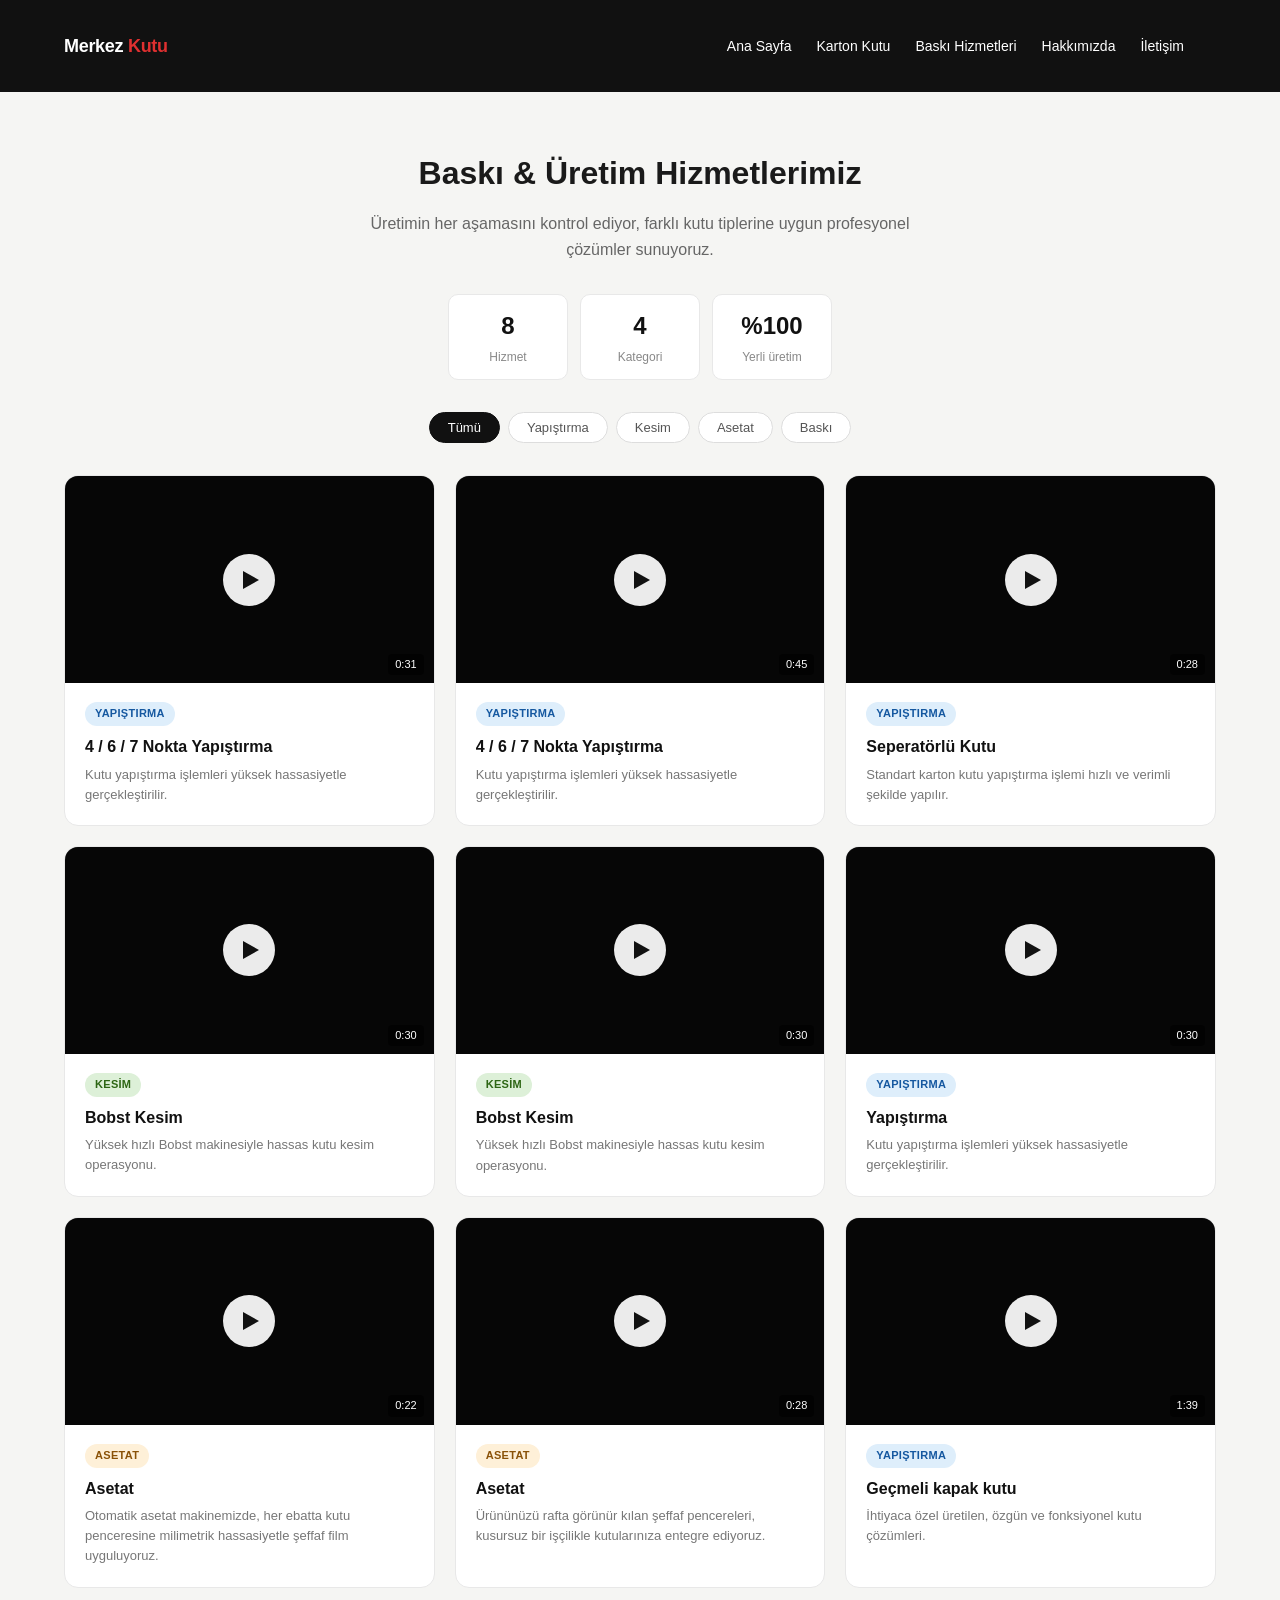
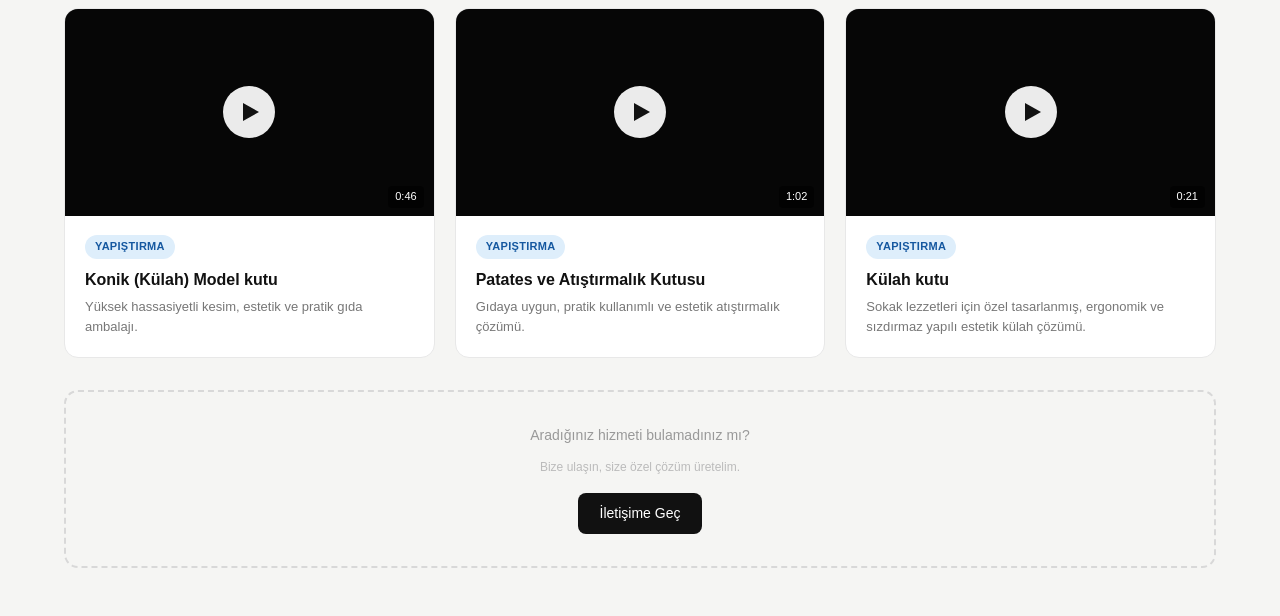
==== baskıhizmetleri.html @ baaa2ce0 "ilk commit" ====
<!DOCTYPE html>
<html lang="tr">

<head>
  <meta charset="UTF-8" />
  <meta name="viewport" content="width=device-width, initial-scale=1.0" />
  <title>Baskı Hizmetleri – Merkez Kutu</title>
  <link rel="stylesheet" href="css/style.css" />
</head>

<body>

  <!-- NAV -->
  <header class="navbar">
    <div class="container nav-content">
      <div class="logo">Merkez <span>Kutu</span></div>
      <nav>
        <ul class="nav-links">
          <li><a href="index.html">Ana Sayfa</a></li>
          <li><a href="kartonkutu.html">Karton Kutu</a></li>
          <li><a href="baskıhizmetleri.html">Baskı Hizmetleri</a></li>
          <li><a href="hakkımızda.html">Hakkımızda</a></li>
          <li><a href="iletisim.html">İletişim</a></li>
        </ul>
      </nav>
    </div>
  </header>

  <!-- HERO -->
  <section class="hero">
    <h1>Baskı &amp; Üretim Hizmetlerimiz</h1>
    <p>Üretimin her aşamasını kontrol ediyor, farklı kutu tiplerine uygun profesyonel çözümler sunuyoruz.</p>
  </section>

  <!-- STATS -->
  <div class="stats">
    <div class="stat">
      <div class="num" id="visible-count">8</div>
      <div class="lbl">Hizmet</div>
    </div>
    <div class="stat">
      <div class="num">4</div>
      <div class="lbl">Kategori</div>
    </div>
    <div class="stat">
      <div class="num">%100</div>
      <div class="lbl">Yerli üretim</div>
    </div>
  </div>

  <!-- FILTERS -->
  <div class="filters">
    <button class="filter-btn active" data-filter="all">Tümü</button>
    <button class="filter-btn" data-filter="yapistirma">Yapıştırma</button>
    <button class="filter-btn" data-filter="kesim">Kesim</button>
    <button class="filter-btn" data-filter="Asetat">Asetat</button>
    <button class="filter-btn" data-filter="baski">Baskı</button>
  </div>

  <!-- VIDEO GRID -->
  <!--
  ============================================================
  NASIL YENİ VİDEO EKLENİR?
  Aşağıdaki kartlardan birini kopyalayıp yapıştırın ve şunları değiştirin:
    1. data-cat  →  "yapistirma" | "kesim" | "dizim" | "baski"
    2. <video src="...">  →  videonuzun dosya yolu (ör: videos/yeni.mp4)
    3. .card-tag sınıfı  →  tag-yapistirma | tag-kesim | tag-dizim | tag-baski
    4. Etiket metni, başlık (.card-title) ve açıklamayı (.card-desc) güncelleyin
    5. .duration içindeki süreyi güncelleyin (ör: 0:45)
  ============================================================
-->
  <div class="grid" id="video-grid">

    <!-- KART 1 -->
    <article class="video-card" data-cat="yapistirma">
      <div class="video-thumb" onclick="togglePlay(this)">
        <video src="videos/dortnoktayapıstırma.mp4" preload="metedata"></video>
        <div class="play-overlay">
          <div class="play-btn">
            <svg width="16" height="18" viewBox="0 0 16 18" fill="#111">
              <polygon points="0,0 16,9 0,18" />
            </svg>
          </div>
        </div>
        <span class="duration">0:31</span>
      </div>
      <div class="card-body">
        <span class="card-tag tag-yapistirma">Yapıştırma</span>
        <div class="card-title">4 / 6 / 7 Nokta Yapıştırma</div>
        <div class="card-desc">Kutu yapıştırma işlemleri yüksek hassasiyetle gerçekleştirilir.</div>
      </div>
    </article>

    <!-- KART 2 -->
    <article class="video-card" data-cat="yapistirma">
      <div class="video-thumb" onclick="togglePlay(this)">
        <video src="videos/dortnoktayapıstırma1.mp4" preload="metedata"></video>
        <div class="play-overlay">
          <div class="play-btn">
            <svg width="16" height="18" viewBox="0 0 16 18" fill="#111">
              <polygon points="0,0 16,9 0,18" />
            </svg>
          </div>
        </div>
        <span class="duration">0:45</span>
      </div>
      <div class="card-body">
        <span class="card-tag tag-yapistirma">Yapıştırma</span>
        <div class="card-title">4 / 6 / 7 Nokta Yapıştırma</div>
        <div class="card-desc">Kutu yapıştırma işlemleri yüksek hassasiyetle gerçekleştirilir.</div>
      </div>
    </article>

    <!-- KART 3 -->
    <article class="video-card" data-cat="yapistirma">
      <div class="video-thumb" onclick="togglePlay(this)">
        <video src="videos/seperatörlükutu.mp4" preload="metadata"></video>
        <div class="play-overlay">
          <div class="play-btn">
            <svg width="16" height="18" viewBox="0 0 16 18" fill="#111">
              <polygon points="0,0 16,9 0,18" />
            </svg>
          </div>
        </div>
        <span class="duration">0:28</span>
      </div>
      <div class="card-body">
        <span class="card-tag tag-yapistirma">Yapıştırma</span>
        <div class="card-title">Seperatörlü Kutu</div>
        <div class="card-desc">Standart karton kutu yapıştırma işlemi hızlı ve verimli şekilde yapılır.</div>
      </div>
    </article>

    <!-- KART 4 -->
    <article class="video-card" data-cat="kesim">
      <div class="video-thumb" onclick="togglePlay(this)">
        <video src="videos/kesim.mp4" preload="metedata"></video>
        <div class="play-overlay">
          <div class="play-btn">
            <svg width="16" height="18" viewBox="0 0 16 18" fill="#111">
              <polygon points="0,0 16,9 0,18" />
            </svg>
          </div>
        </div>
        <span class="duration">0:30</span>
      </div>
      <div class="card-body">
        <span class="card-tag tag-kesim">Kesim</span>
        <div class="card-title">Bobst Kesim</div>
        <div class="card-desc">Yüksek hızlı Bobst makinesiyle hassas kutu kesim operasyonu.</div>
      </div>
    </article>

    <!-- KART 5 -->
    <article class="video-card" data-cat="Kesim">
      <div class="video-thumb" onclick="togglePlay(this)">
        <video src="videos/kesim1.mp4" preload="metedata"></video>
        <div class="play-overlay">
          <div class="play-btn">
            <svg width="16" height="18" viewBox="0 0 16 18" fill="#111">
              <polygon points="0,0 16,9 0,18" /</svg>
          </div>
        </div>
        <span class="duration">0:30</span>
      </div>
      <div class="card-body">
        <span class="card-tag tag-kesim">Kesim</span>
        <div class="card-title">Bobst Kesim</div>
        <div class="card-desc">Yüksek hızlı Bobst makinesiyle hassas kutu kesim operasyonu.</div>
      </div>
    </article>

    <!-- KART 6 -->
    <article class="video-card" data-cat="yapistirma">
      <div class="video-thumb" onclick="togglePlay(this)">
        <video src="videos/yanyapistirma.mp4" preload="metedata"></video>
        <div class="play-overlay">
          <div class="play-btn">
            <svg width="16" height="18" viewBox="0 0 16 18" fill="#111">
              <polygon points="0,0 16,9 0,18" />
            </svg>
          </div>
        </div>
        <span class="duration">0:30</span>
      </div>
      <div class="card-body">
        <span class="card-tag tag-yapistirma">Yapıştırma</span>
        <div class="card-title">Yapıştırma</div>
        <div class="card-desc">Kutu yapıştırma işlemleri yüksek hassasiyetle gerçekleştirilir.</div>
      </div>
    </article>

    <!-- KART 7 -->
    <article class="video-card" data-cat="Asetat">
      <div class="video-thumb" onclick="togglePlay(this)">
        <video src="videos/asetat.mp4" preload="metedata"></video>
        <div class="play-overlay">
          <div class="play-btn">
            <svg width="16" height="18" viewBox="0 0 16 18" fill="#111">
              <polygon points="0,0 16,9 0,18" />
            </svg>
          </div>
        </div>
        <span class="duration">0:22</span>
      </div>
      <div class="card-body">
        <span class="card-tag tag-asetat">Asetat</span>
        <div class="card-title">Asetat</div>
        <div class="card-desc">Otomatik asetat makinemizde, her ebatta kutu penceresine milimetrik hassasiyetle şeffaf
          film uyguluyoruz.</div>
      </div>
    </article>

    <!-- KART 8 -->
    <article class="video-card" data-cat="Asetat">
      <div class="video-thumb" onclick="togglePlay(this)">
        <video src="videos/asetat1.mp4" preload="metedata"></video>
        <div class="play-overlay">
          <div class="play-btn">
            <svg width="16" height="18" viewBox="0 0 16 18" fill="#111">
              <polygon points="0,0 16,9 0,18" />
            </svg>
          </div>
        </div>
        <span class="duration">0:28</span>
      </div>
      <div class="card-body">
        <span class="card-tag tag-asetat">Asetat</span>
        <div class="card-title">Asetat</div>
        <div class="card-desc">Ürününüzü rafta görünür kılan şeffaf pencereleri, kusursuz bir işçilikle kutularınıza
          entegre ediyoruz.</div>
      </div>
    </article>



    <article class="video-card" data-cat="yapistirma">
      <div class="video-thumb" onclick="togglePlay(this)">
        <video src="videos/ozeltasarımkutu.mp4" preload="metedata"></video>
        <div class="play-overlay">
          <div class="play-btn">
            <svg width="16" height="18" viewBox="0 0 16 18" fill="#111">
              <polygon points="0,0 16,9 0,18" />
            </svg>
          </div>
        </div>
        <span class="duration">1:39</span>
      </div>
      <div class="card-body">
        <span class="card-tag tag-yapistirma">Yapıştırma</span>
        <div class="card-title">Geçmeli kapak kutu</div>
        <div class="card-desc">İhtiyaca özel üretilen, özgün ve fonksiyonel kutu çözümleri.</div>
      </div>
    </article>

    <article class="video-card" data-cat="yapistirma">
      <div class="video-thumb" onclick="togglePlay(this)">
        <video src="videos/konikutu.mp4" preload="metedata"></video>
        <div class="play-overlay">
          <div class="play-btn">
            <svg width="16" height="18" viewBox="0 0 16 18" fill="#111">
              <polygon points="0,0 16,9 0,18" />
            </svg>
          </div>
        </div>
        <span class="duration">0:46</span>
      </div>
      <div class="card-body">
        <span class="card-tag tag-yapistirma">Yapıştırma</span>
        <div class="card-title">Konik (Külah) Model kutu</div>
        <div class="card-desc">Yüksek hassasiyetli kesim, estetik ve pratik gıda ambalajı.</div>
      </div>
    </article>

    <article class="video-card" data-cat="yapistirma">
      <div class="video-thumb" onclick="togglePlay(this)">
        <video src="videos/fastfoodkutu.mp4" preload="metedata"></video>
        <div class="play-overlay">
          <div class="play-btn">
            <svg width="16" height="18" viewBox="0 0 16 18" fill="#111">
              <polygon points="0,0 16,9 0,18" />
            </svg>
          </div>
        </div>
        <span class="duration">1:02</span>
      </div>
      <div class="card-body">
        <span class="card-tag tag-yapistirma">Yapıştırma</span>
        <div class="card-title">Patates ve Atıştırmalık Kutusu</div>
        <div class="card-desc">Gıdaya uygun, pratik kullanımlı ve estetik atıştırmalık çözümü.</div>
      </div>
    </article>


    <article class="video-card" data-cat="yapistirma">
      <div class="video-thumb" onclick="togglePlay(this)">
        <video src="videos/kulahkutu.mp4" preload="metedata"></video>
        <div class="play-overlay">
          <div class="play-btn">
            <svg width="16" height="18" viewBox="0 0 16 18" fill="#111">
              <polygon points="0,0 16,9 0,18" />
            </svg>
          </div>
        </div>
        <span class="duration">0:21</span>
      </div>
      <div class="card-body">
        <span class="card-tag tag-yapistirma">Yapıştırma</span>
        <div class="card-title">Külah kutu</div>
        <div class="card-desc">Sokak lezzetleri için özel tasarlanmış, ergonomik ve sızdırmaz yapılı estetik külah
          çözümü.</div>
      </div>
    </article>

























    <!-- ++ BURAYA YENİ KARTLAR EKLEYEBİLİRSİNİZ ++ -->

  </div>

  <div class="no-results" id="no-results">Bu kategoride henüz video bulunmuyor.</div>

  <!-- CTA -->
  <div class="cta-section">
    <div class="cta-box">
      <p>Aradığınız hizmeti bulamadınız mı?</p>
      <span>Bize ulaşın, size özel çözüm üretelim.</span>
      <br>
      <a href="iletisim.html" class="cta-btn">İletişime Geç</a>
    </div>
  </div>

  <script src="js/app.js"></script>

</body>

</html>
---- css/style.css ----
* {
  margin: 0;
  padding: 0;
  box-sizing: border-box;
}

body {
  font-family: 'Poppins', sans-serif;
  line-height: 1.6;
}

.container {
  width: 90%;
  max-width: 1200px;
  margin: auto;
}

.hero-logo {
  max-width: 180px;
  /* Logonun boyutunu buradaki değerle oynayarak ayarlayabilirsin */
  height: auto;
  margin-bottom: 20px;
  /* Logonun altındaki yazıyla arasına boşluk bırakır */
}




/* NAVBAR */
.navbar {
  background: #111;
  padding: 18px 0;
}

.nav-content {
  display: flex;
  justify-content: space-between;
  align-items: center;
}

.logo {
  color:
    font-size: 22px;
  font-weight: 600;
}

.logo span {
  color: #d90429;
}

.nav-links {
  list-style: none;
  display: flex;
  gap: 25px;
}

.nav-links a {
  color: white;
  text-decoration: none;
  font-size: 14px;
}

/* HERO */
.hero-anasayfa {
  height: 85vh;
  background: linear-gradient(rgba(0, 0, 0, .6), rgba(0, 0, 0, .6)),
    url("../images/Gemini_Generated_Image_nfpslrnfpslrnfps.png");
  background-size: cover;
  background-position: center;
  background-repeat: no-repeat;
  color: white;
  display: flex;
  align-items: center;
  text-align: center;

}

.hero-content {
  width: 100%;
  max-width: 800px;
  margin: auto;
}



/*HEMEN TEKLİF AL BUTONU  */
.btn {
  background: #d90429;
  position: relative;
  top: 20px;
  padding: 10px 28px;
  color: white;
  text-decoration: none;
  border-radius: 5px;
  transition: .3s;
}

.btn:hover {
  background: #ef233c;
}

/* ABOUT SHORT */
.about-short {
  background-color: tomato;
  padding: 60px 0;
  text-align: center;
}

.about-short h2 {
  margin-bottom: 20px;
}

/* CATEGORIES */
.categories {
  padding: 60px 0;
  background: #f5f5f5;
}

.category-grid {
  display: grid;
  grid-template-columns: repeat(4, 1fr);
  gap: 20px;
}

.category-card p {
  margin-top: 12px;
  font-size: 14px;
  color: #555;
}

.category-card:hover p {
  color: white;
}

.category-card {
  background: white;
  padding: 40px 20px;
  text-align: center;
  border: 1px solid #eee;
  transition: .3s;
  cursor: pointer;
}

.category-card:hover {
  background: #d90429;
  color: white;
}

/* REFERENCES */


/* CONTACT CTA */
.contact-cta {
  padding: 60px 0;
  background: #2b2d42;
  color: white;
  text-align: center;
}

/* FOOTER */
.footer {
  background: #111;
  color: white;
  text-align: center;
  padding: 20px 0;
}

/* RESPONSIVE */
@media(max-width: 900px) {
  .category-grid {
    grid-template-columns: repeat(2, 1fr);
  }
}

@media(max-width: 600px) {
  .category-grid {
    grid-template-columns: 1fr;
  }

  .nav-links {
    display: none;
  }
}

/* CATALOG PAGE */

.catalog-section {
  padding: 80px 0;
}

.catalog-grid {
  display: grid;
  grid-template-columns: repeat(3, 1fr);
  gap: 40px;
}

.catalog-item {
  text-align: center;
  overflow: hidden;
  cursor: pointer;
}

.catalog-item img {
  width: 100%;
  height: 280px;
  object-fit: cover;
  transition: .4s;
}

.catalog-item h3 {
  margin-top: 15px;
  font-weight: 500;
}

.catalog-item:hover img {
  transform: scale(1.05);
}

/* Responsive */

@media(max-width: 992px) {
  .catalog-grid {
    grid-template-columns: repeat(2, 1fr);
  }
}

@media(max-width: 600px) {
  .catalog-grid {
    grid-template-columns: 1fr;
  }
}

/* ABOUT HERO */

.about-hero img {
  width: 100%;
  height: 400px;
  object-fit: cover;
}

/* ABOUT CONTENT */

.about-content {
  padding: 80px 0;
}

.about-grid {
  display: grid;
  grid-template-columns: 1fr 1fr;
  gap: 60px;
}

.about-content h1 {
  margin-bottom: 20px;
}

.about-content h2 {
  margin-top: 20px;
  margin-bottom: 10px;
}

.about-content p {
  color: #555;
  line-height: 1.8;
}

/* --- MACHINE SECTION --- */
.slider {
  position: relative;
  width: 100%;
  height: 100vh;
  overflow: hidden;
  background: #050505;
}

.slides {
  display: flex;
  transition: transform 0.7s cubic-bezier(0.645, 0.045, 0.355, 1.000);
}

.slide {
  flex: 0 0 100vw;
  height: 100vh;
  position: relative;
  display: flex;
  align-items: center;
  /* Dikeyde ortala */
  overflow: hidden;
}

/* 🔥 ARKA PLANDAKİ BOŞLUĞU DOLDURAN BLUR EFEKTİ */
.slide::before {
  content: "";
  position: absolute;
  top: 0;
  left: 0;
  width: 100%;
  height: 100%;
  background-image: var(--bg);
  /* HTML'den gelen değişken */
  background-size: cover;
  background-position: center;
  filter: blur(60px) brightness(0.3);
  /* Makinayı öne çıkarmak için kararttık */
  z-index: 1;
  transform: scale(1.1);
  /* Kenarlardaki beyazlıkları gizlemek için hafif büyüttük */
}

.slide-text {
  flex: 0 0 40vw;
  /* Biraz daha genişlettik */
  padding: 0 5vw;
  display: flex;
  flex-direction: column;
  justify-content: center;
  color: white;
  z-index: 5;
  /* Metnin arkasına hafif bir koyuluk vererek okunabilirliği garantiledik */
  background: linear-gradient(to right, rgba(0, 0, 0, 0.8) 40%, transparent);
  height: 100%;
}

.slide-text h2 {
  font-size: 3rem;
  font-weight: 800;
  text-transform: uppercase;
  margin-bottom: 15px;
  line-height: 1.1;
}

.slide-text p {
  font-size: 1.2rem;
  border-left: 4px solid #ff0000;
  /* Varsa şirket rengin */
  padding-left: 15px;
  color: #ccc;
}

.slide img {
  flex: 1;
  max-height: 85vh;
  /* Üstten ve alttan az bir boşluk estetik durur */
  width: auto;
  object-fit: contain;
  z-index: 2;
  /* Makineye derinlik katmak için hafif gölge */
  filter: drop-shadow(0 0 50px rgba(0, 0, 0, 0.5));
  padding-right: 5vw;
}

/* Navigasyon Butonları */
.prev,
.next {
  position: absolute;
  top: 50%;
  transform: translateY(-50%);
  background: rgba(255, 255, 255, 0.1);
  backdrop-filter: blur(10px);
  color: white;
  border: 1px solid rgba(255, 255, 255, 0.2);
  width: 60px;
  height: 60px;
  display: flex;
  align-items: center;
  justify-content: center;
  cursor: pointer;
  border-radius: 50%;
  z-index: 10;
  transition: 0.3s;
}

.prev:hover,
.next:hover {
  background: white;
  color: black;
}

.prev {
  left: 30px;
}

.next {
  right: 30px;
}

/* Mobilde görsellerin ve metnin alt alta gelmesi için */
@media (max-width: 768px) {
  .slide {
    flex-direction: column;
  }

  .slide-text {
    flex: 0 0 40%;
    width: 100%;
    text-align: center;
  }

  .slide img {
    height: 50%;
  }
}

/* Responsive */

@media(max-width: 992px) {
  .about-grid {
    grid-template-columns: 1fr;
  }

  .machine-grid {
    grid-template-columns: 1fr;
  }
}

.contact-page {
  padding: 80px 0;
}

.contact-grid {
  display: grid;
  grid-template-columns: 1fr 1fr;
  gap: 50px;
}

.contact-info h1 {
  margin-bottom: 20px;
}

.contact-info p {
  margin-bottom: 10px;
  color: #555;
}

.map {
  margin-top: 20px;
}

/* FORM */

.contact-form h2 {
  margin-bottom: 20px;
}

.contact-form form {
  display: flex;
  flex-direction: column;
}

.contact-form input,
.contact-form textarea {
  padding: 12px;
  margin-bottom: 15px;
  border: 1px solid #ccc;
  outline: none;
}

.contact-form button {
  background: #d90429;
  color: white;
  padding: 12px;
  border: none;
  cursor: pointer;
  transition: .3s;
}

.contact-form button:hover {
  background: #ef233c;
}

/* RESPONSIVE */

@media(max-width: 768px) {
  .contact-grid {
    grid-template-columns: 1fr;
  }
}

/* ============================================================
   baski-hizmetleri.css
   Merkez Kutu – Baskı Hizmetleri Sayfası
   ============================================================ */

*,
*::before,
*::after {
  box-sizing: border-box;
  margin: 0;
  padding: 0;
}

body {
  font-family: 'Segoe UI', Arial, sans-serif;
  background: #f5f5f3;
  color: #1a1a1a;
}

/* ── NAV ── */
nav {
  background: #111;
  padding: 0 2rem;
  display: flex;
  align-items: center;
  justify-content: space-between;
  height: 56px;
  position: sticky;
  top: 0;
  z-index: 100;
}

.logo {
  font-size: 18px;
  font-weight: 700;
  color: #fff;
  letter-spacing: -0.3px;
}

.logo span {
  color: #e03030;
}

nav ul {
  list-style: none;
  display: flex;
  gap: 2rem;
}

nav ul a {
  color: #ccc;
  text-decoration: none;
  font-size: 14px;
  transition: color 0.15s;
}

nav ul a:hover,
nav ul a.active {
  color: #fff;
}

/* ── HERO ── */
.hero {
  text-align: center;
  padding: 3.5rem 1.5rem 2rem;
}

.hero h1 {
  font-size: 32px;
  font-weight: 700;
  margin-bottom: 0.75rem;
}

.hero p {
  font-size: 16px;
  color: #666;
  max-width: 560px;
  margin: 0 auto;
  line-height: 1.6;
}

/* ── STATS ── */
.stats {
  display: flex;
  justify-content: center;
  gap: 12px;
  flex-wrap: wrap;
  padding: 0 1.5rem 2rem;
}

.stat {
  background: #fff;
  border: 1px solid #e8e8e8;
  border-radius: 10px;
  padding: 0.75rem 1.75rem;
  text-align: center;
  min-width: 120px;
}

.stat .num {
  font-size: 24px;
  font-weight: 700;
  color: #111;
}

.stat .lbl {
  font-size: 12px;
  color: #888;
  margin-top: 2px;
}

/* ── FILTERS ── */
.filters {
  display: flex;
  flex-wrap: wrap;
  gap: 8px;
  justify-content: center;
  padding: 0 1.5rem 2rem;
}

.filter-btn {
  padding: 7px 18px;
  border-radius: 20px;
  border: 1px solid #ddd;
  background: #fff;
  color: #555;
  font-size: 13px;
  cursor: pointer;
  transition: all 0.15s;
  font-family: inherit;
}

.filter-btn:hover {
  background: #f0f0f0;
  color: #111;
}

.filter-btn.active {
  background: #111;
  color: #fff;
  border-color: #111;
}

/* ── GRID ── */
.grid {
  display: grid;
  grid-template-columns: repeat(auto-fill, minmax(300px, 1fr));
  gap: 1.25rem;
  padding: 0 1.5rem 2rem;
  max-width: 1200px;
  margin: 0 auto;
}

/* ── VIDEO CARD ── */
.video-card {
  background: #fff;
  border: 1px solid #e8e8e8;
  border-radius: 14px;
  overflow: hidden;
  transition: box-shadow 0.15s, transform 0.15s;
}

.video-card:hover {
  box-shadow: 0 4px 20px rgba(0, 0, 0, 0.10);
  transform: translateY(-2px);
}

.video-thumb {
  position: relative;
  background: #0a0a0a;
  aspect-ratio: 16 / 9;
  cursor: pointer;
  overflow: hidden;
}

.video-thumb video {
  width: 100%;
  height: 100%;
  object-fit: cover;
  display: block;
}

.play-overlay {
  position: absolute;
  inset: 0;
  display: flex;
  align-items: center;
  justify-content: center;
  background: rgba(0, 0, 0, 0.4);
  transition: background 0.2s;
}

.play-overlay:hover {
  background: rgba(0, 0, 0, 0.25);
}

.play-btn {
  width: 52px;
  height: 52px;
  border-radius: 50%;
  background: rgba(255, 255, 255, 0.92);
  display: flex;
  align-items: center;
  justify-content: center;
  transition: transform 0.15s;
}

.play-btn:hover {
  transform: scale(1.08);
}

.play-btn svg {
  margin-left: 4px;
}

.video-thumb.playing .play-overlay {
  opacity: 0;
  pointer-events: none;
}

.video-thumb.playing:hover .play-overlay {
  opacity: 1;
  pointer-events: auto;
}

/* Süre rozeti */
.duration {
  position: absolute;
  bottom: 8px;
  right: 10px;
  background: rgba(0, 0, 0, 0.65);
  color: #fff;
  font-size: 11px;
  padding: 2px 7px;
  border-radius: 4px;
}

/* Kart içeriği */
.card-body {
  padding: 1rem 1.25rem 1.25rem;
}

/* Kategori etiketi */
.card-tag {
  display: inline-block;
  font-size: 11px;
  font-weight: 600;
  letter-spacing: 0.3px;
  padding: 3px 10px;
  border-radius: 12px;
  margin-bottom: 8px;
  text-transform: uppercase;
}

.tag-yapistirma {
  background: #deeefb;
  color: #1558a0;
}

.tag-kesim {
  background: #ddf0d8;
  color: #2d6614;
}

.tag-asetat {
  background: #fef0d8;
  color: #8a5208;
}

.tag-baski {
  background: #fde8e3;
  color: #9b2e18;
}

.card-title {
  font-size: 16px;
  font-weight: 700;
  color: #111;
  margin-bottom: 5px;
}

.card-desc {
  font-size: 13px;
  color: #777;
  line-height: 1.55;
}

/* ── NO RESULTS ── */
.no-results {
  display: none;
  text-align: center;
  padding: 3rem;
  color: #999;
  font-size: 14px;
  max-width: 1200px;
  margin: 0 auto;
}

/* ── CTA ── */
.cta-section {
  max-width: 1200px;
  margin: 0 auto 3rem;
  padding: 0 1.5rem;
}

.cta-box {
  border: 2px dashed #d8d8d8;
  border-radius: 14px;
  padding: 2rem;
  text-align: center;
  color: #999;
  font-size: 14px;
}

.cta-box p {
  margin-bottom: 0.5rem;
}

.cta-box span {
  font-size: 12px;
  color: #bbb;
}

.cta-btn {
  display: inline-block;
  margin-top: 1rem;
  padding: 9px 22px;
  background: #111;
  color: #fff;
  border-radius: 8px;
  text-decoration: none;
  font-size: 14px;
  transition: background 0.15s;
}

.cta-btn:hover {
  background: #333;
}

/* ── RESPONSIVE ── */
@media (max-width: 600px) {
  nav ul {
    gap: 1rem;
  }

  .hero h1 {
    font-size: 24px;
  }

  .grid {
    grid-template-columns: 1fr;
  }
}
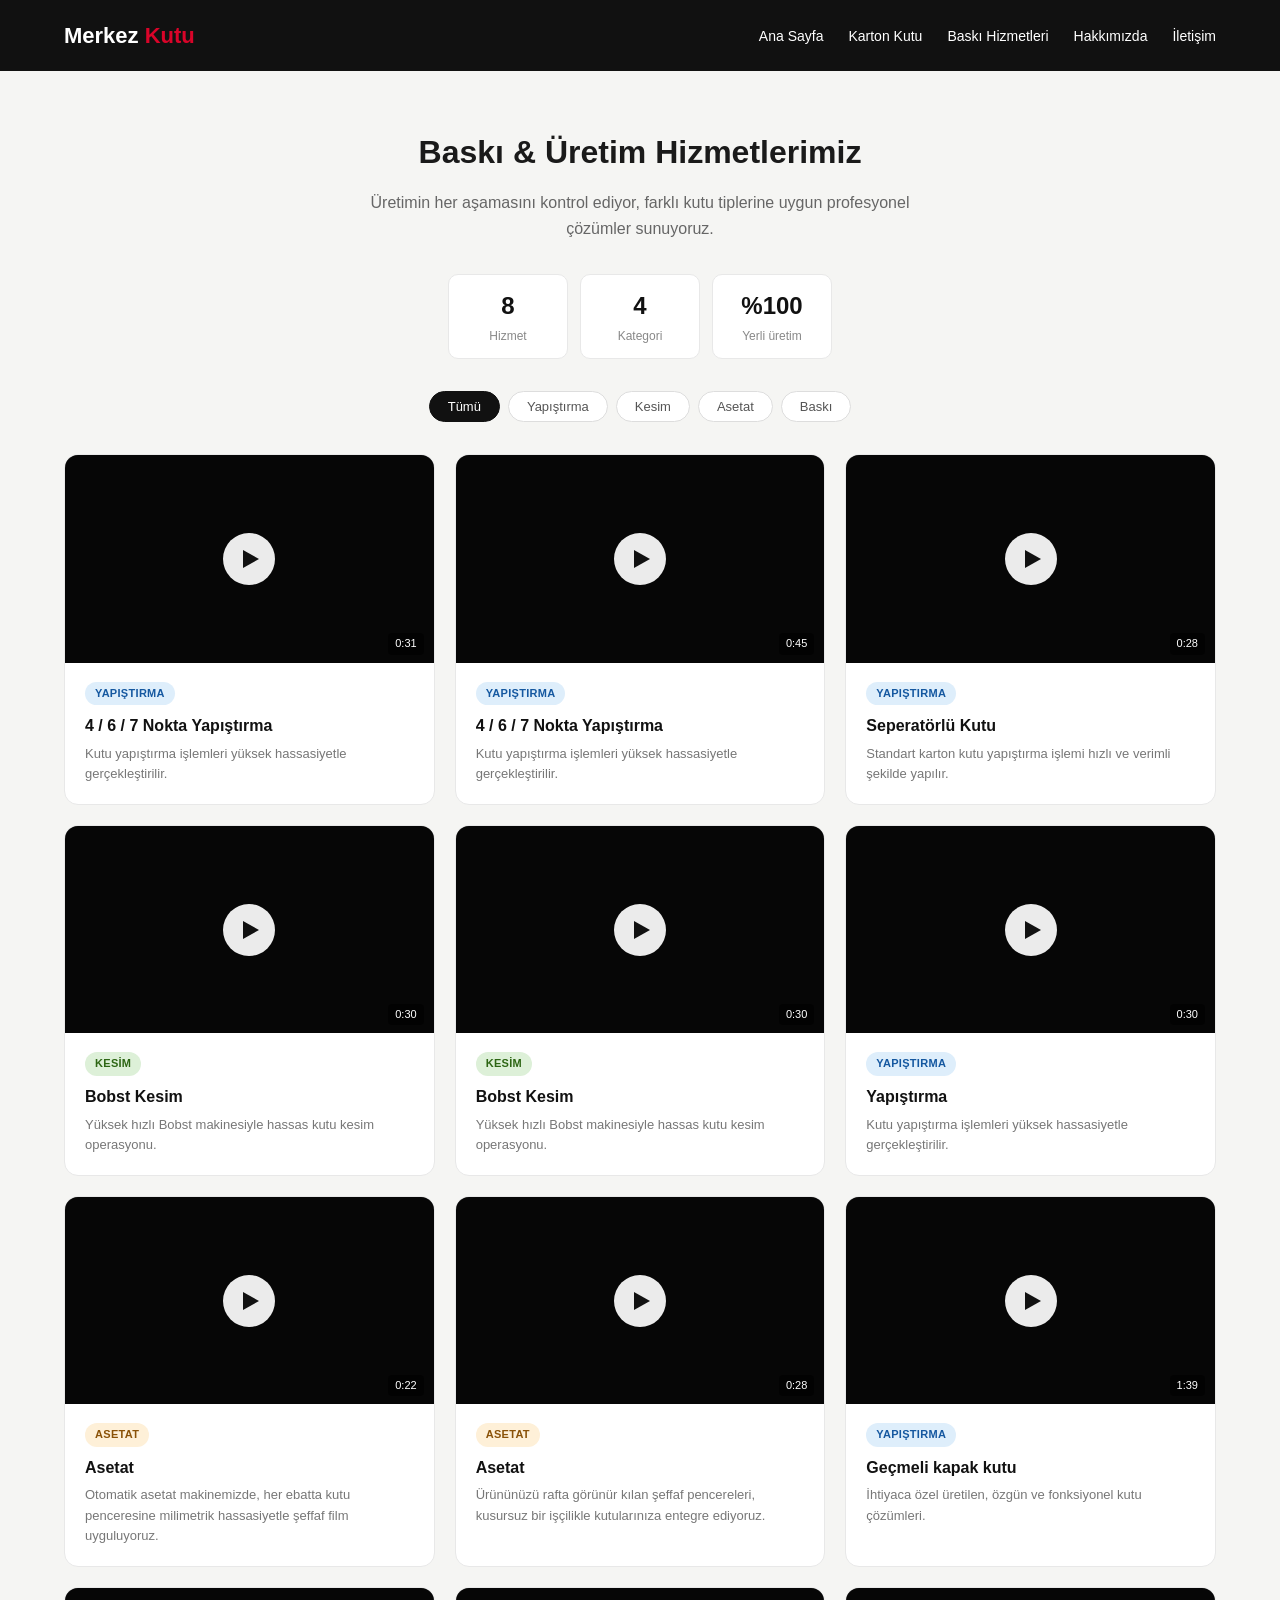
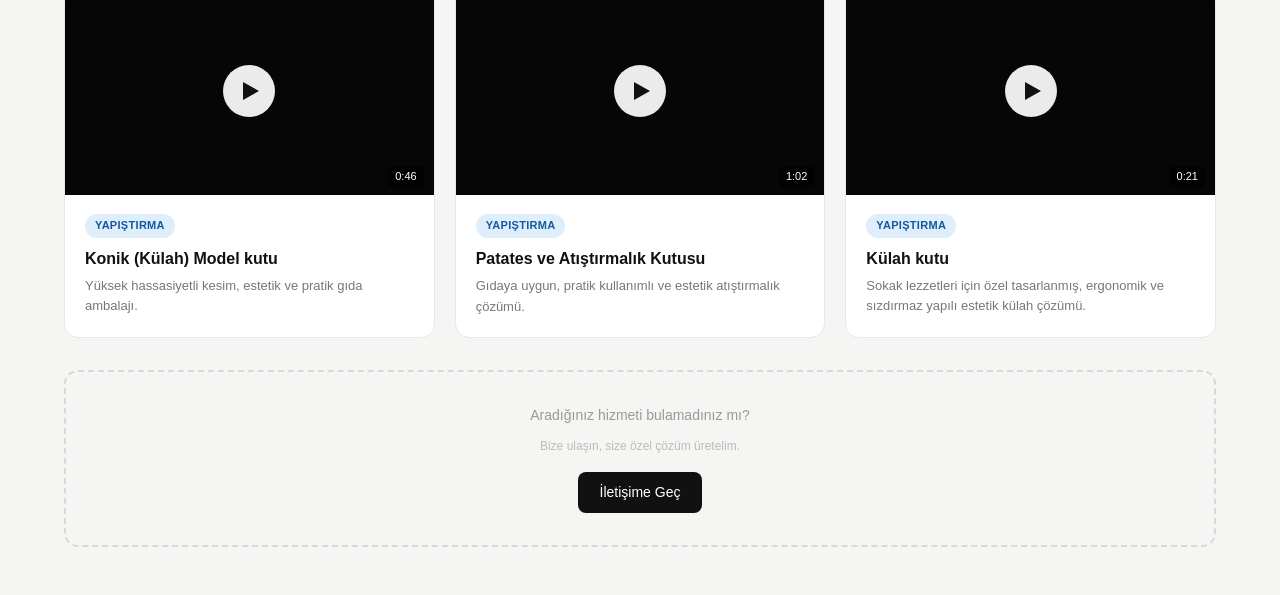
==== commit 57239ed5: "...." ====
--- a/baskıhizmetleri.html
+++ b/baskıhizmetleri.html
@@ -15,6 +15,9 @@
     <div class="container nav-content">
       <div class="logo">Merkez <span>Kutu</span></div>
       <nav>
+        <div class="menu-toggle" id="menu-btn"> <!-- menü butonu -->
+          ☰
+        </div>
         <ul class="nav-links">
           <li><a href="index.html">Ana Sayfa</a></li>
           <li><a href="kartonkutu.html">Karton Kutu</a></li>
--- a/css/style.css
+++ b/css/style.css
@@ -25,6 +25,8 @@
 
 
 
+/* Hamburger Menü */
+
 
 /* NAVBAR */
 .navbar {
@@ -39,8 +41,8 @@
 }
 
 .logo {
-  color:
-    font-size: 22px;
+  color: #ffffff;
+  font-size: 22px;
   font-weight: 600;
 }
 
@@ -496,46 +498,7 @@
 }
 
 /* ── NAV ── */
-nav {
-  background: #111;
-  padding: 0 2rem;
-  display: flex;
-  align-items: center;
-  justify-content: space-between;
-  height: 56px;
-  position: sticky;
-  top: 0;
-  z-index: 100;
-}
-
-.logo {
-  font-size: 18px;
-  font-weight: 700;
-  color: #fff;
-  letter-spacing: -0.3px;
-}
-
-.logo span {
-  color: #e03030;
-}
-
-nav ul {
-  list-style: none;
-  display: flex;
-  gap: 2rem;
-}
-
-nav ul a {
-  color: #ccc;
-  text-decoration: none;
-  font-size: 14px;
-  transition: color 0.15s;
-}
-
-nav ul a:hover,
-nav ul a.active {
-  color: #fff;
-}
+
 
 /* ── HERO ── */
 .hero {
@@ -817,9 +780,6 @@
 
 /* ── RESPONSIVE ── */
 @media (max-width: 600px) {
-  nav ul {
-    gap: 1rem;
-  }
 
   .hero h1 {
     font-size: 24px;
@@ -828,4 +788,47 @@
   .grid {
     grid-template-columns: 1fr;
   }
+}
+
+/* MOBİL MENÜ */
+
+/* MOBİL MENÜ */
+
+.menu-toggle {
+  display: none;
+  font-size: 30px;
+  cursor: pointer;
+  color: white;
+}
+
+/* Sadece telefon ekranlarında geçerli olacak ayarlar */
+/* Sadece telefon ekranlarında geçerli olacak ayarlar */
+@media (max-width: 768px) {
+
+  /* İKONU MOBİLDE GÖRÜNÜR YAPAN KOD BURASI */
+  .menu-toggle {
+    display: block;
+  }
+
+  .nav-links {
+    display: none;
+    flex-direction: column;
+    width: 100%;
+    background-color: #111;
+    position: absolute;
+    top: 70px;
+    left: 0;
+    padding: 20px 0;
+    text-align: center;
+    z-index: 1000;
+  }
+
+  /* JavaScript ile bu sınıf eklendiğinde menü görünür olacak */
+  .nav-links.active {
+    display: flex;
+  }
+
+  .nav-links li {
+    margin: 15px 0;
+  }
 }
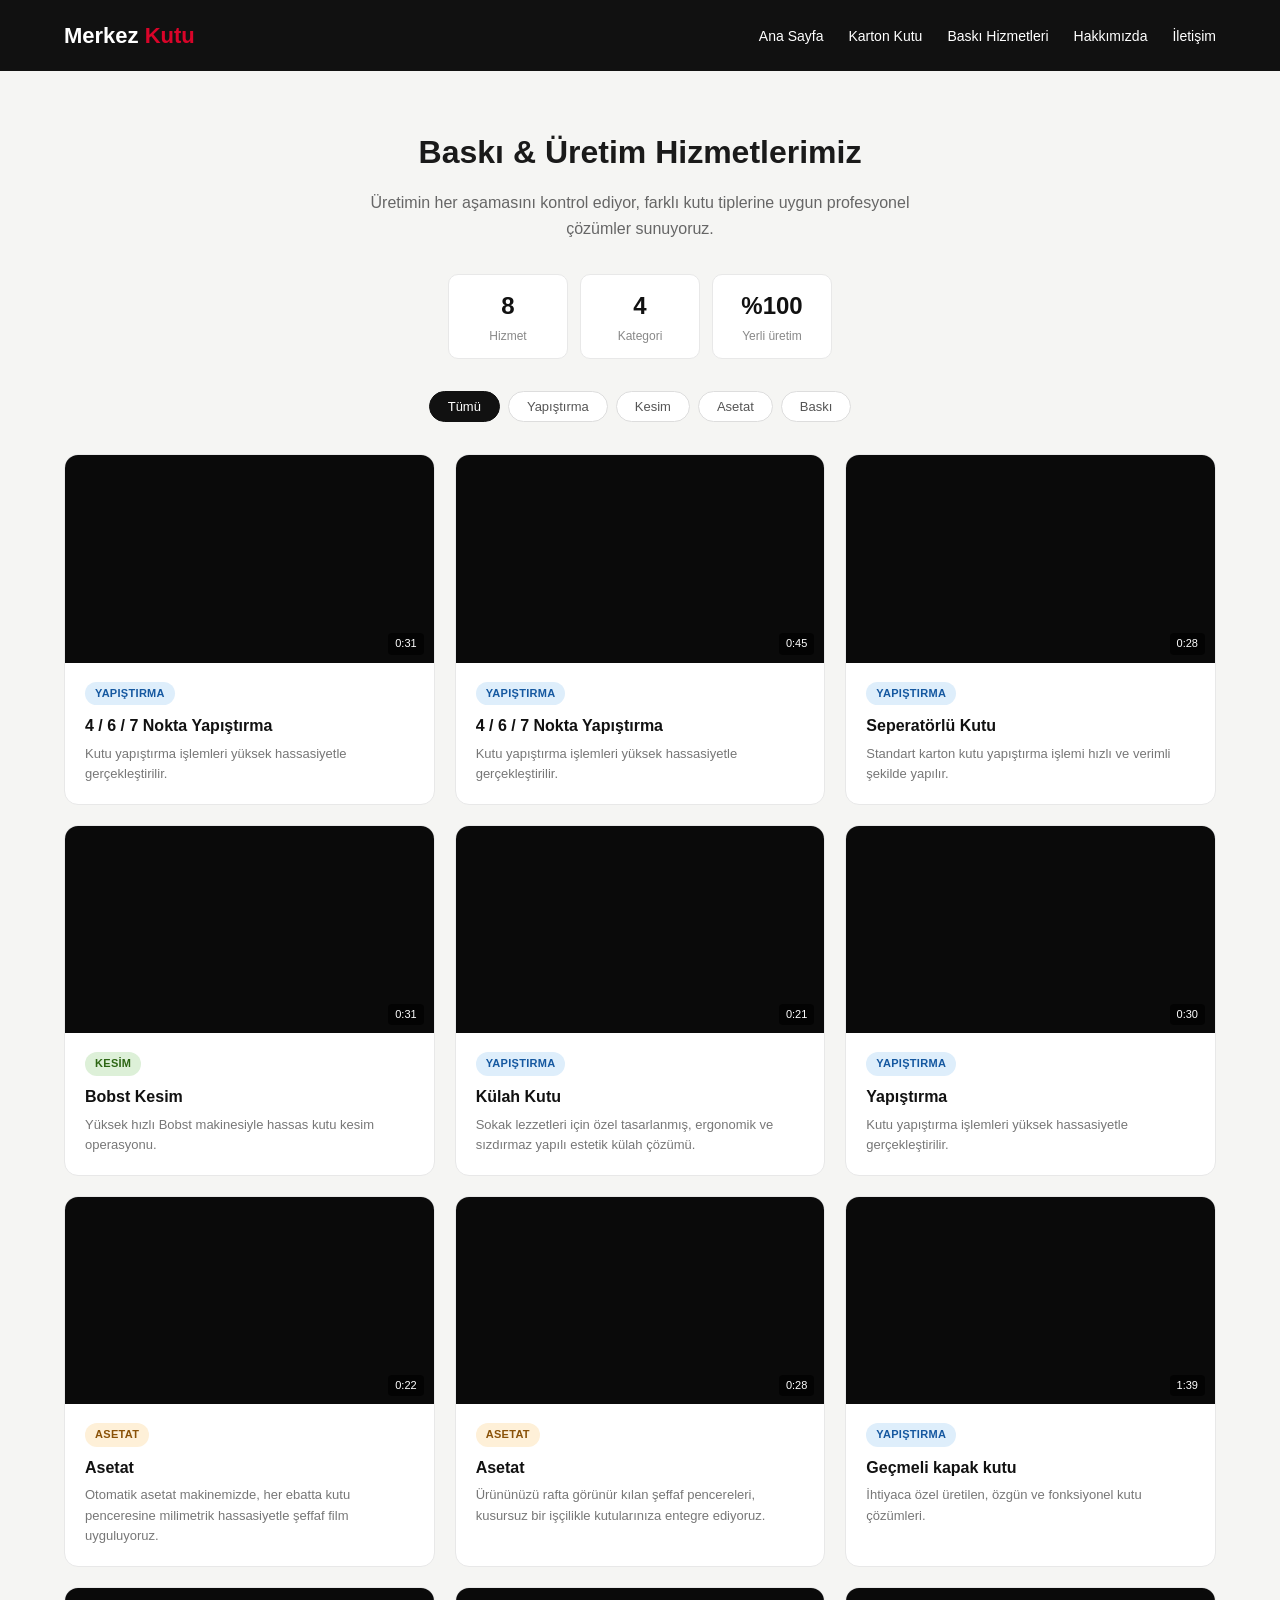
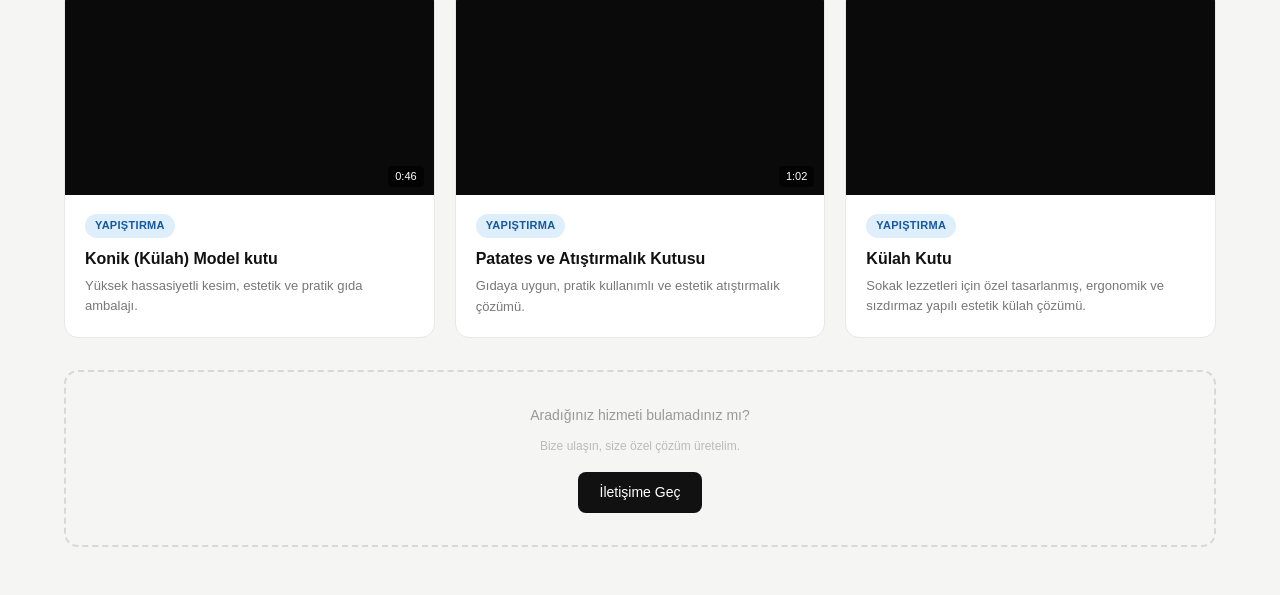
==== commit d984359f: "videolar eklendi" ====
--- a/baskıhizmetleri.html
+++ b/baskıhizmetleri.html
@@ -7,6 +7,7 @@
   <title>Baskı Hizmetleri – Merkez Kutu</title>
   <link rel="stylesheet" href="css/style.css" />
 </head>
+
 
 <body>
 
@@ -18,7 +19,7 @@
         <div class="menu-toggle" id="menu-btn"> <!-- menü butonu -->
           ☰
         </div>
-        <ul class="nav-links">
+        <ul class="nav-links" id="nav-menu">
           <li><a href="index.html">Ana Sayfa</a></li>
           <li><a href="kartonkutu.html">Karton Kutu</a></li>
           <li><a href="baskıhizmetleri.html">Baskı Hizmetleri</a></li>
@@ -74,269 +75,260 @@
 -->
   <div class="grid" id="video-grid">
 
-    <!-- KART 1 -->
-    <article class="video-card" data-cat="yapistirma">
-      <div class="video-thumb" onclick="togglePlay(this)">
-        <video src="videos/dortnoktayapıstırma.mp4" preload="metedata"></video>
-        <div class="play-overlay">
-          <div class="play-btn">
-            <svg width="16" height="18" viewBox="0 0 16 18" fill="#111">
-              <polygon points="0,0 16,9 0,18" />
-            </svg>
-          </div>
-        </div>
+    <article class="video-card" data-cat="yapistirma">
+      <div class="video-thumb">
+        <iframe width="100%" height="100%" src="https://www.youtube.com/embed/MbU97jxXKBU" loading="lazy"
+          title="4 / 6 / 7 Nokta Yapıştırma" frameborder="0"
+          allow="accelerometer; autoplay; clipboard-write; encrypted-media; gyroscope; picture-in-picture; web-share"
+          referrerpolicy="strict-origin-when-cross-origin" allowfullscreen>
+        </iframe>
+
         <span class="duration">0:31</span>
       </div>
+
       <div class="card-body">
         <span class="card-tag tag-yapistirma">Yapıştırma</span>
         <div class="card-title">4 / 6 / 7 Nokta Yapıştırma</div>
-        <div class="card-desc">Kutu yapıştırma işlemleri yüksek hassasiyetle gerçekleştirilir.</div>
+        <div class="card-desc">
+          Kutu yapıştırma işlemleri yüksek hassasiyetle gerçekleştirilir.
+        </div>
       </div>
     </article>
 
     <!-- KART 2 -->
     <article class="video-card" data-cat="yapistirma">
-      <div class="video-thumb" onclick="togglePlay(this)">
-        <video src="videos/dortnoktayapıstırma1.mp4" preload="metedata"></video>
-        <div class="play-overlay">
-          <div class="play-btn">
-            <svg width="16" height="18" viewBox="0 0 16 18" fill="#111">
-              <polygon points="0,0 16,9 0,18" />
-            </svg>
-          </div>
-        </div>
+      <div class="video-thumb">
+        <iframe width="100%" height="100%" src="https://www.youtube.com/embed/VIDEO_ID" loading="lazy"
+          title="4 / 6 / 7 Nokta Yapıştırma" frameborder="0"
+          allow="accelerometer; autoplay; clipboard-write; encrypted-media; gyroscope; picture-in-picture; web-share"
+          referrerpolicy="strict-origin-when-cross-origin" allowfullscreen>
+        </iframe>
+
         <span class="duration">0:45</span>
       </div>
+
       <div class="card-body">
         <span class="card-tag tag-yapistirma">Yapıştırma</span>
         <div class="card-title">4 / 6 / 7 Nokta Yapıştırma</div>
-        <div class="card-desc">Kutu yapıştırma işlemleri yüksek hassasiyetle gerçekleştirilir.</div>
+        <div class="card-desc">
+          Kutu yapıştırma işlemleri yüksek hassasiyetle gerçekleştirilir.
+        </div>
       </div>
     </article>
 
     <!-- KART 3 -->
     <article class="video-card" data-cat="yapistirma">
-      <div class="video-thumb" onclick="togglePlay(this)">
-        <video src="videos/seperatörlükutu.mp4" preload="metadata"></video>
-        <div class="play-overlay">
-          <div class="play-btn">
-            <svg width="16" height="18" viewBox="0 0 16 18" fill="#111">
-              <polygon points="0,0 16,9 0,18" />
-            </svg>
-          </div>
-        </div>
+      <div class="video-thumb">
+        <iframe width="100%" height="100%" src="https://www.youtube.com/embed/VIDEO_ID" loading="lazy"
+          title="Seperatörlü Kutu" frameborder="0"
+          allow="accelerometer; autoplay; clipboard-write; encrypted-media; gyroscope; picture-in-picture; web-share"
+          referrerpolicy="strict-origin-when-cross-origin" allowfullscreen>
+        </iframe>
+
         <span class="duration">0:28</span>
       </div>
+
       <div class="card-body">
         <span class="card-tag tag-yapistirma">Yapıştırma</span>
         <div class="card-title">Seperatörlü Kutu</div>
-        <div class="card-desc">Standart karton kutu yapıştırma işlemi hızlı ve verimli şekilde yapılır.</div>
+        <div class="card-desc">
+          Standart karton kutu yapıştırma işlemi hızlı ve verimli şekilde yapılır.
+        </div>
       </div>
     </article>
 
     <!-- KART 4 -->
     <article class="video-card" data-cat="kesim">
-      <div class="video-thumb" onclick="togglePlay(this)">
-        <video src="videos/kesim.mp4" preload="metedata"></video>
-        <div class="play-overlay">
-          <div class="play-btn">
-            <svg width="16" height="18" viewBox="0 0 16 18" fill="#111">
-              <polygon points="0,0 16,9 0,18" />
-            </svg>
-          </div>
-        </div>
-        <span class="duration">0:30</span>
-      </div>
+      <div class="video-thumb">
+        <iframe width="100%" height="100%" src="https://www.youtube.com/embed/Dzd57GaunBI" loading="lazy"
+          title="Bobst Kesim" frameborder="0"
+          allow="accelerometer; autoplay; clipboard-write; encrypted-media; gyroscope; picture-in-picture; web-share"
+          referrerpolicy="strict-origin-when-cross-origin" allowfullscreen>
+        </iframe>
+
+        <span class="duration">0:31</span>
+      </div>
+
       <div class="card-body">
         <span class="card-tag tag-kesim">Kesim</span>
         <div class="card-title">Bobst Kesim</div>
-        <div class="card-desc">Yüksek hızlı Bobst makinesiyle hassas kutu kesim operasyonu.</div>
+        <div class="card-desc">
+          Yüksek hızlı Bobst makinesiyle hassas kutu kesim operasyonu.
+        </div>
       </div>
     </article>
 
     <!-- KART 5 -->
-    <article class="video-card" data-cat="Kesim">
-      <div class="video-thumb" onclick="togglePlay(this)">
-        <video src="videos/kesim1.mp4" preload="metedata"></video>
-        <div class="play-overlay">
-          <div class="play-btn">
-            <svg width="16" height="18" viewBox="0 0 16 18" fill="#111">
-              <polygon points="0,0 16,9 0,18" /</svg>
-          </div>
-        </div>
+    <article class="video-card" data-cat="yapistirma">
+      <div class="video-thumb">
+        <iframe width="100%" height="100%" src="https://www.youtube.com/embed/Exrv7piq0Nw" loading="lazy"
+          title="Külah Kutu" frameborder="0"
+          allow="accelerometer; autoplay; clipboard-write; encrypted-media; gyroscope; picture-in-picture; web-share"
+          referrerpolicy="strict-origin-when-cross-origin" allowfullscreen>
+        </iframe>
+
+        <span class="duration">0:21</span>
+      </div>
+
+      <div class="card-body">
+        <span class="card-tag tag-yapistirma">Yapıştırma</span>
+
+        <div class="card-title">
+          Külah Kutu
+        </div>
+
+        <div class="card-desc">
+          Sokak lezzetleri için özel tasarlanmış, ergonomik ve sızdırmaz yapılı estetik külah çözümü.
+        </div>
+      </div>
+    </article>
+
+
+
+
+    <!-- KART 6 -->
+    <article class="video-card" data-cat="yapistirma">
+      <div class="video-thumb">
+        <iframe width="100%" height="100%" src="https://www.youtube.com/embed/VIDEO_ID" loading="lazy"
+          title="Yapıştırma" frameborder="0"
+          allow="accelerometer; autoplay; clipboard-write; encrypted-media; gyroscope; picture-in-picture; web-share"
+          referrerpolicy="strict-origin-when-cross-origin" allowfullscreen>
+        </iframe>
+
         <span class="duration">0:30</span>
       </div>
-      <div class="card-body">
-        <span class="card-tag tag-kesim">Kesim</span>
-        <div class="card-title">Bobst Kesim</div>
-        <div class="card-desc">Yüksek hızlı Bobst makinesiyle hassas kutu kesim operasyonu.</div>
-      </div>
-    </article>
-
-    <!-- KART 6 -->
-    <article class="video-card" data-cat="yapistirma">
-      <div class="video-thumb" onclick="togglePlay(this)">
-        <video src="videos/yanyapistirma.mp4" preload="metedata"></video>
-        <div class="play-overlay">
-          <div class="play-btn">
-            <svg width="16" height="18" viewBox="0 0 16 18" fill="#111">
-              <polygon points="0,0 16,9 0,18" />
-            </svg>
-          </div>
-        </div>
-        <span class="duration">0:30</span>
-      </div>
+
       <div class="card-body">
         <span class="card-tag tag-yapistirma">Yapıştırma</span>
         <div class="card-title">Yapıştırma</div>
-        <div class="card-desc">Kutu yapıştırma işlemleri yüksek hassasiyetle gerçekleştirilir.</div>
+        <div class="card-desc">
+          Kutu yapıştırma işlemleri yüksek hassasiyetle gerçekleştirilir.
+        </div>
       </div>
     </article>
 
     <!-- KART 7 -->
     <article class="video-card" data-cat="Asetat">
-      <div class="video-thumb" onclick="togglePlay(this)">
-        <video src="videos/asetat.mp4" preload="metedata"></video>
-        <div class="play-overlay">
-          <div class="play-btn">
-            <svg width="16" height="18" viewBox="0 0 16 18" fill="#111">
-              <polygon points="0,0 16,9 0,18" />
-            </svg>
-          </div>
-        </div>
+      <div class="video-thumb">
+        <iframe width="100%" height="100%" src="https://www.youtube.com/embed/GiWan0jOER8" loading="lazy" title="Asetat"
+          frameborder="0"
+          allow="accelerometer; autoplay; clipboard-write; encrypted-media; gyroscope; picture-in-picture; web-share"
+          referrerpolicy="strict-origin-when-cross-origin" allowfullscreen>
+        </iframe>
+
         <span class="duration">0:22</span>
       </div>
+
       <div class="card-body">
         <span class="card-tag tag-asetat">Asetat</span>
         <div class="card-title">Asetat</div>
-        <div class="card-desc">Otomatik asetat makinemizde, her ebatta kutu penceresine milimetrik hassasiyetle şeffaf
-          film uyguluyoruz.</div>
+        <div class="card-desc">
+          Otomatik asetat makinemizde, her ebatta kutu penceresine milimetrik hassasiyetle şeffaf film uyguluyoruz.
+        </div>
       </div>
     </article>
 
     <!-- KART 8 -->
     <article class="video-card" data-cat="Asetat">
-      <div class="video-thumb" onclick="togglePlay(this)">
-        <video src="videos/asetat1.mp4" preload="metedata"></video>
-        <div class="play-overlay">
-          <div class="play-btn">
-            <svg width="16" height="18" viewBox="0 0 16 18" fill="#111">
-              <polygon points="0,0 16,9 0,18" />
-            </svg>
-          </div>
-        </div>
+      <div class="video-thumb">
+        <iframe width="100%" height="100%" src="https://www.youtube.com/embed/tJneQWLI82Q" loading="lazy" title="Asetat"
+          frameborder="0"
+          allow="accelerometer; autoplay; clipboard-write; encrypted-media; gyroscope; picture-in-picture; web-share"
+          referrerpolicy="strict-origin-when-cross-origin" allowfullscreen>
+        </iframe>
+
         <span class="duration">0:28</span>
       </div>
+
       <div class="card-body">
         <span class="card-tag tag-asetat">Asetat</span>
         <div class="card-title">Asetat</div>
-        <div class="card-desc">Ürününüzü rafta görünür kılan şeffaf pencereleri, kusursuz bir işçilikle kutularınıza
-          entegre ediyoruz.</div>
-      </div>
-    </article>
-
-
-
-    <article class="video-card" data-cat="yapistirma">
-      <div class="video-thumb" onclick="togglePlay(this)">
-        <video src="videos/ozeltasarımkutu.mp4" preload="metedata"></video>
-        <div class="play-overlay">
-          <div class="play-btn">
-            <svg width="16" height="18" viewBox="0 0 16 18" fill="#111">
-              <polygon points="0,0 16,9 0,18" />
-            </svg>
-          </div>
-        </div>
+        <div class="card-desc">
+          Ürününüzü rafta görünür kılan şeffaf pencereleri, kusursuz bir işçilikle kutularınıza entegre ediyoruz.
+        </div>
+      </div>
+    </article>
+
+    <article class="video-card" data-cat="yapistirma">
+      <div class="video-thumb">
+        <iframe width="100%" height="100%" src="https://www.youtube.com/embed/VIDEO_ID" loading="lazy"
+          title="Geçmeli kapak kutu" frameborder="0"
+          allow="accelerometer; autoplay; clipboard-write; encrypted-media; gyroscope; picture-in-picture; web-share"
+          referrerpolicy="strict-origin-when-cross-origin" allowfullscreen>
+        </iframe>
+
         <span class="duration">1:39</span>
       </div>
+
       <div class="card-body">
         <span class="card-tag tag-yapistirma">Yapıştırma</span>
         <div class="card-title">Geçmeli kapak kutu</div>
-        <div class="card-desc">İhtiyaca özel üretilen, özgün ve fonksiyonel kutu çözümleri.</div>
-      </div>
-    </article>
-
-    <article class="video-card" data-cat="yapistirma">
-      <div class="video-thumb" onclick="togglePlay(this)">
-        <video src="videos/konikutu.mp4" preload="metedata"></video>
-        <div class="play-overlay">
-          <div class="play-btn">
-            <svg width="16" height="18" viewBox="0 0 16 18" fill="#111">
-              <polygon points="0,0 16,9 0,18" />
-            </svg>
-          </div>
-        </div>
+        <div class="card-desc">
+          İhtiyaca özel üretilen, özgün ve fonksiyonel kutu çözümleri.
+        </div>
+      </div>
+    </article>
+
+    <article class="video-card" data-cat="yapistirma">
+      <div class="video-thumb">
+        <iframe width="100%" height="100%" src="https://www.youtube.com/embed/VIDEO_ID" loading="lazy"
+          title="Konik (Külah) Model kutu" frameborder="0"
+          allow="accelerometer; autoplay; clipboard-write; encrypted-media; gyroscope; picture-in-picture; web-share"
+          referrerpolicy="strict-origin-when-cross-origin" allowfullscreen>
+        </iframe>
+
         <span class="duration">0:46</span>
       </div>
+
       <div class="card-body">
         <span class="card-tag tag-yapistirma">Yapıştırma</span>
         <div class="card-title">Konik (Külah) Model kutu</div>
-        <div class="card-desc">Yüksek hassasiyetli kesim, estetik ve pratik gıda ambalajı.</div>
-      </div>
-    </article>
-
-    <article class="video-card" data-cat="yapistirma">
-      <div class="video-thumb" onclick="togglePlay(this)">
-        <video src="videos/fastfoodkutu.mp4" preload="metedata"></video>
-        <div class="play-overlay">
-          <div class="play-btn">
-            <svg width="16" height="18" viewBox="0 0 16 18" fill="#111">
-              <polygon points="0,0 16,9 0,18" />
-            </svg>
-          </div>
-        </div>
+        <div class="card-desc">
+          Yüksek hassasiyetli kesim, estetik ve pratik gıda ambalajı.
+        </div>
+      </div>
+    </article>
+    <article class="video-card" data-cat="yapistirma">
+      <div class="video-thumb">
+        <iframe width="100%" height="100%" src="https://www.youtube.com/embed/gG9zm1Lw1NU" loading="lazy"
+          title="Patates ve Atıştırmalık Kutusu" frameborder="0"
+          allow="accelerometer; autoplay; clipboard-write; encrypted-media; gyroscope; picture-in-picture; web-share"
+          referrerpolicy="strict-origin-when-cross-origin" allowfullscreen>
+        </iframe>
+
         <span class="duration">1:02</span>
       </div>
+
       <div class="card-body">
         <span class="card-tag tag-yapistirma">Yapıştırma</span>
         <div class="card-title">Patates ve Atıştırmalık Kutusu</div>
-        <div class="card-desc">Gıdaya uygun, pratik kullanımlı ve estetik atıştırmalık çözümü.</div>
-      </div>
-    </article>
-
-
-    <article class="video-card" data-cat="yapistirma">
-      <div class="video-thumb" onclick="togglePlay(this)">
-        <video src="videos/kulahkutu.mp4" preload="metedata"></video>
-        <div class="play-overlay">
-          <div class="play-btn">
-            <svg width="16" height="18" viewBox="0 0 16 18" fill="#111">
-              <polygon points="0,0 16,9 0,18" />
-            </svg>
-          </div>
-        </div>
-        <span class="duration">0:21</span>
-      </div>
-      <div class="card-body">
-        <span class="card-tag tag-yapistirma">Yapıştırma</span>
-        <div class="card-title">Külah kutu</div>
-        <div class="card-desc">Sokak lezzetleri için özel tasarlanmış, ergonomik ve sızdırmaz yapılı estetik külah
-          çözümü.</div>
-      </div>
-    </article>
-
-
-
-
-
-
-
-
-
-
-
-
-
-
-
-
-
-
-
-
-
-
-
+        <div class="card-desc">
+          Gıdaya uygun, pratik kullanımlı ve estetik atıştırmalık çözümü.
+        </div>
+      </div>
+    </article>
+
+    <article class="video-card" data-cat="yapistirma">
+      <div class="video-thumb">
+        <iframe width="100%" height="100%" src="https://www.youtube.com/embed/VO0NnIBpUzc" loading="lazy"
+          title="Külah Kutu" frameborder="0"
+          allow="accelerometer; autoplay; clipboard-write; encrypted-media; gyroscope; picture-in-picture; web-share"
+          referrerpolicy="strict-origin-when-cross-origin" allowfullscreen>
+        </iframe>
+      </div>
+
+      <div class="card-body">
+        <span class="card-tag tag-yapistirma">Yapıştırma</span>
+
+        <div class="card-title">
+          Külah Kutu
+        </div>
+
+        <div class="card-desc">
+          Sokak lezzetleri için özel tasarlanmış, ergonomik ve sızdırmaz yapılı estetik külah çözümü.
+        </div>
+      </div>
+    </article>
 
 
     <!-- ++ BURAYA YENİ KARTLAR EKLEYEBİLİRSİNİZ ++ -->
@@ -355,7 +347,9 @@
     </div>
   </div>
 
-  <script src="js/app.js"></script>
+  <script src="js/app.js">
+
+  </script>
 
 </body>
 
--- a/css/style.css
+++ b/css/style.css
@@ -726,6 +726,22 @@
   line-height: 1.55;
 }
 
+/*      youtube        */
+
+
+.video-thumb iframe {
+  width: 100%;
+  height: 100%;
+  border: 0;
+  display: block;
+}
+
+
+
+
+
+
+
 /* ── NO RESULTS ── */
 .no-results {
   display: none;
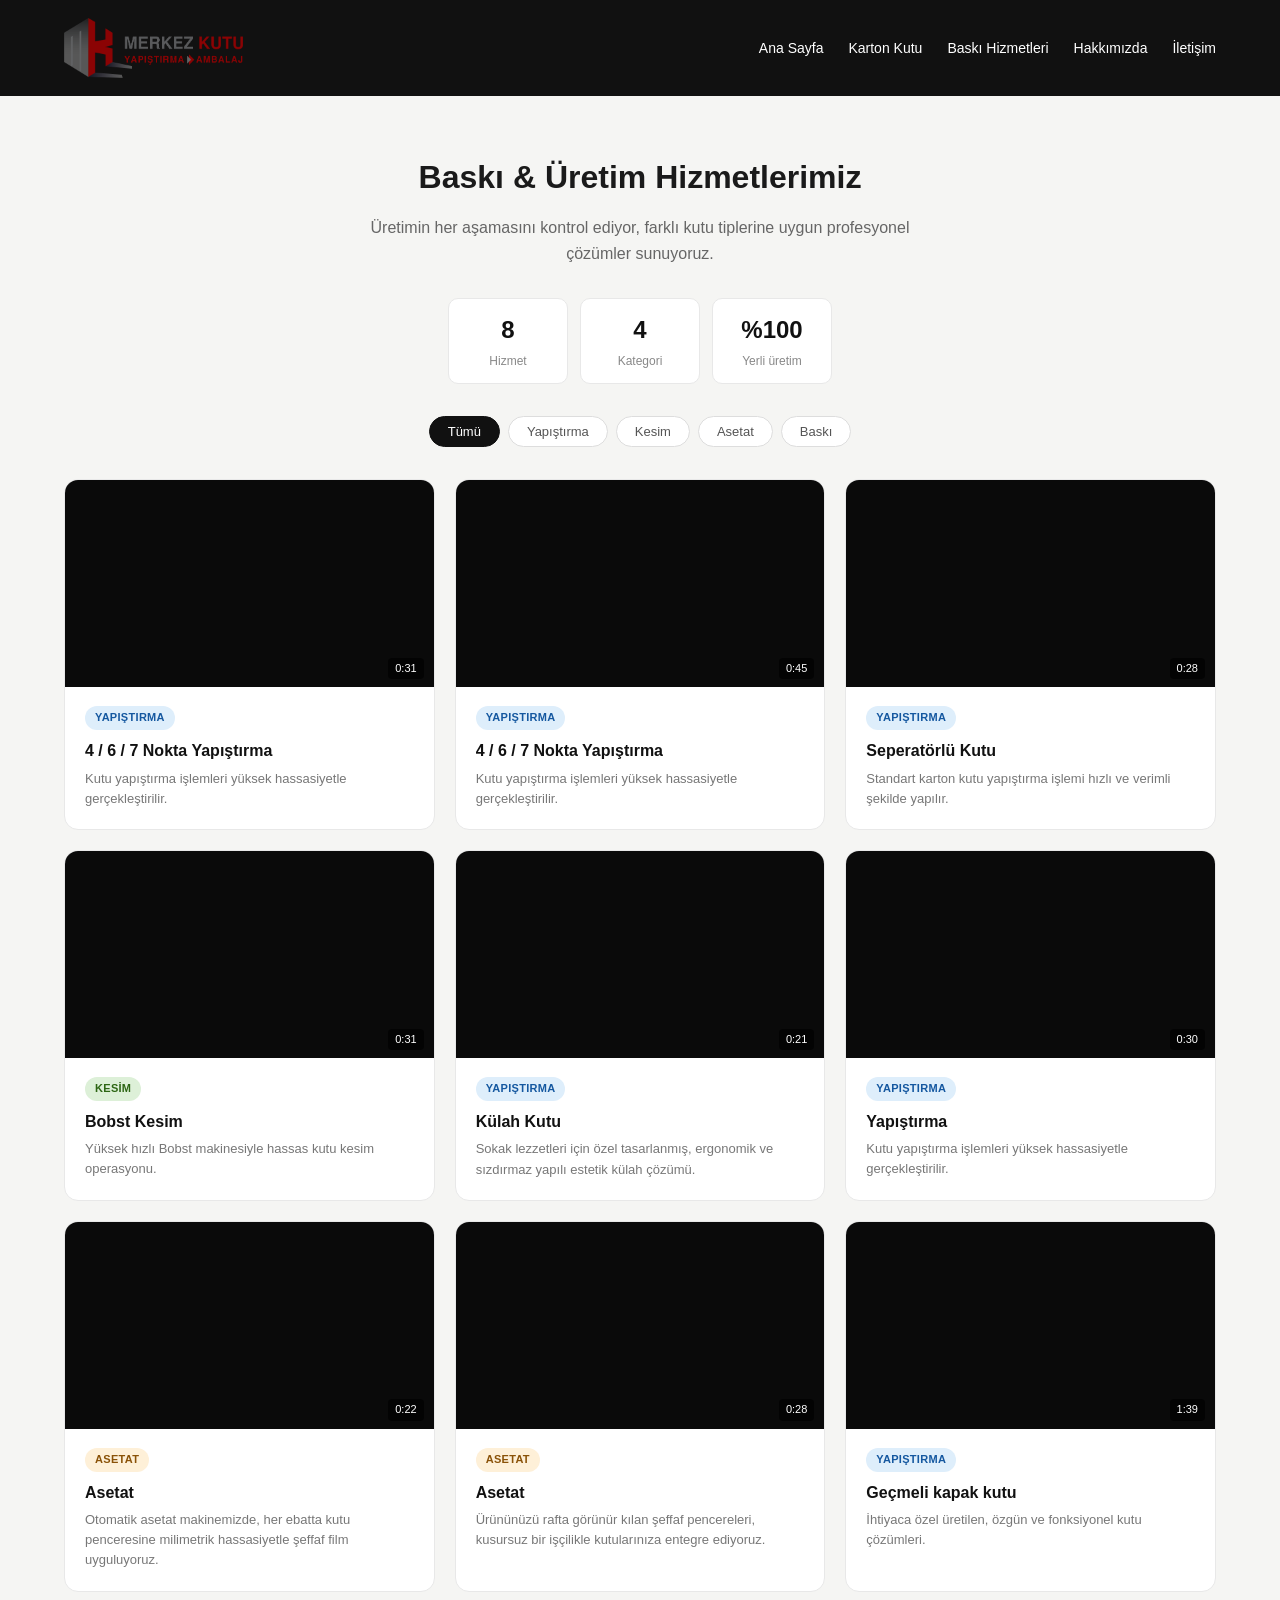
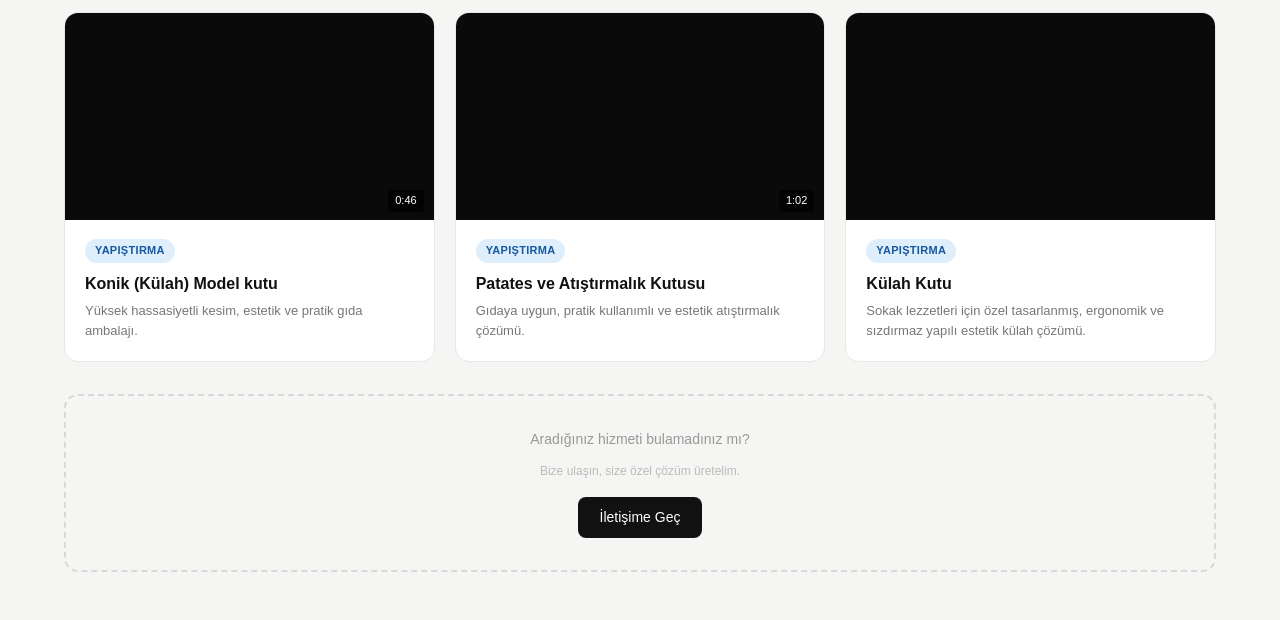
==== commit 5842e0de: "son düzlük" ====
--- a/baskıhizmetleri.html
+++ b/baskıhizmetleri.html
@@ -14,7 +14,11 @@
   <!-- NAV -->
   <header class="navbar">
     <div class="container nav-content">
-      <div class="logo">Merkez <span>Kutu</span></div>
+
+      <a href="baskıhizmetleri.html" class="logo">
+        <img src="images/logo_merkez.png" alt="Merkez Kutu Logo">
+      </a>
+
       <nav>
         <div class="menu-toggle" id="menu-btn"> <!-- menü butonu -->
           ☰
@@ -119,7 +123,7 @@
     <!-- KART 3 -->
     <article class="video-card" data-cat="yapistirma">
       <div class="video-thumb">
-        <iframe width="100%" height="100%" src="https://www.youtube.com/embed/VIDEO_ID" loading="lazy"
+        <iframe width="100%" height="100%" src="https://www.youtube.com/embed/F-qo0UvUx2w" loading="lazy"
           title="Seperatörlü Kutu" frameborder="0"
           allow="accelerometer; autoplay; clipboard-write; encrypted-media; gyroscope; picture-in-picture; web-share"
           referrerpolicy="strict-origin-when-cross-origin" allowfullscreen>
@@ -189,7 +193,7 @@
     <!-- KART 6 -->
     <article class="video-card" data-cat="yapistirma">
       <div class="video-thumb">
-        <iframe width="100%" height="100%" src="https://www.youtube.com/embed/VIDEO_ID" loading="lazy"
+        <iframe width="100%" height="100%" src="https://www.youtube.com/embed/-s_CL6GShGk" loading="lazy"
           title="Yapıştırma" frameborder="0"
           allow="accelerometer; autoplay; clipboard-write; encrypted-media; gyroscope; picture-in-picture; web-share"
           referrerpolicy="strict-origin-when-cross-origin" allowfullscreen>
@@ -248,7 +252,7 @@
         </div>
       </div>
     </article>
-
+    <!-- kart 9 -->
     <article class="video-card" data-cat="yapistirma">
       <div class="video-thumb">
         <iframe width="100%" height="100%" src="https://www.youtube.com/embed/VIDEO_ID" loading="lazy"
@@ -269,6 +273,8 @@
       </div>
     </article>
 
+
+    <!-- kart 10 -->
     <article class="video-card" data-cat="yapistirma">
       <div class="video-thumb">
         <iframe width="100%" height="100%" src="https://www.youtube.com/embed/VIDEO_ID" loading="lazy"
@@ -288,6 +294,8 @@
         </div>
       </div>
     </article>
+
+    <!-- kart 11-->
     <article class="video-card" data-cat="yapistirma">
       <div class="video-thumb">
         <iframe width="100%" height="100%" src="https://www.youtube.com/embed/gG9zm1Lw1NU" loading="lazy"
@@ -308,6 +316,8 @@
       </div>
     </article>
 
+
+    <!-- kart 12 -->
     <article class="video-card" data-cat="yapistirma">
       <div class="video-thumb">
         <iframe width="100%" height="100%" src="https://www.youtube.com/embed/VO0NnIBpUzc" loading="lazy"
--- a/css/style.css
+++ b/css/style.css
@@ -41,13 +41,19 @@
 }
 
 .logo {
-  color: #ffffff;
-  font-size: 22px;
-  font-weight: 600;
-}
-
-.logo span {
-  color: #d90429;
+  display: flex;
+  align-items: center;
+  text-decoration: none;
+}
+
+.logo img {
+  height: 60px;
+  width: auto;
+  display: block;
+}
+
+.logo img:hover {
+  transform: scale(1.03);
 }
 
 .nav-links {
@@ -162,9 +168,27 @@
 /* FOOTER */
 .footer {
   background: #111;
-  color: white;
-  text-align: center;
-  padding: 20px 0;
+  color: #fff;
+  padding: 30px 0;
+}
+
+.footer-content {
+  display: flex;
+  flex-direction: column;
+  align-items: center;
+  gap: 15px;
+}
+
+.footer-logo img {
+  height: 65px;
+  width: auto;
+  display: block;
+}
+
+.footer p {
+  margin: 0;
+  color: #ccc;
+  font-size: 14px;
 }
 
 /* RESPONSIVE */
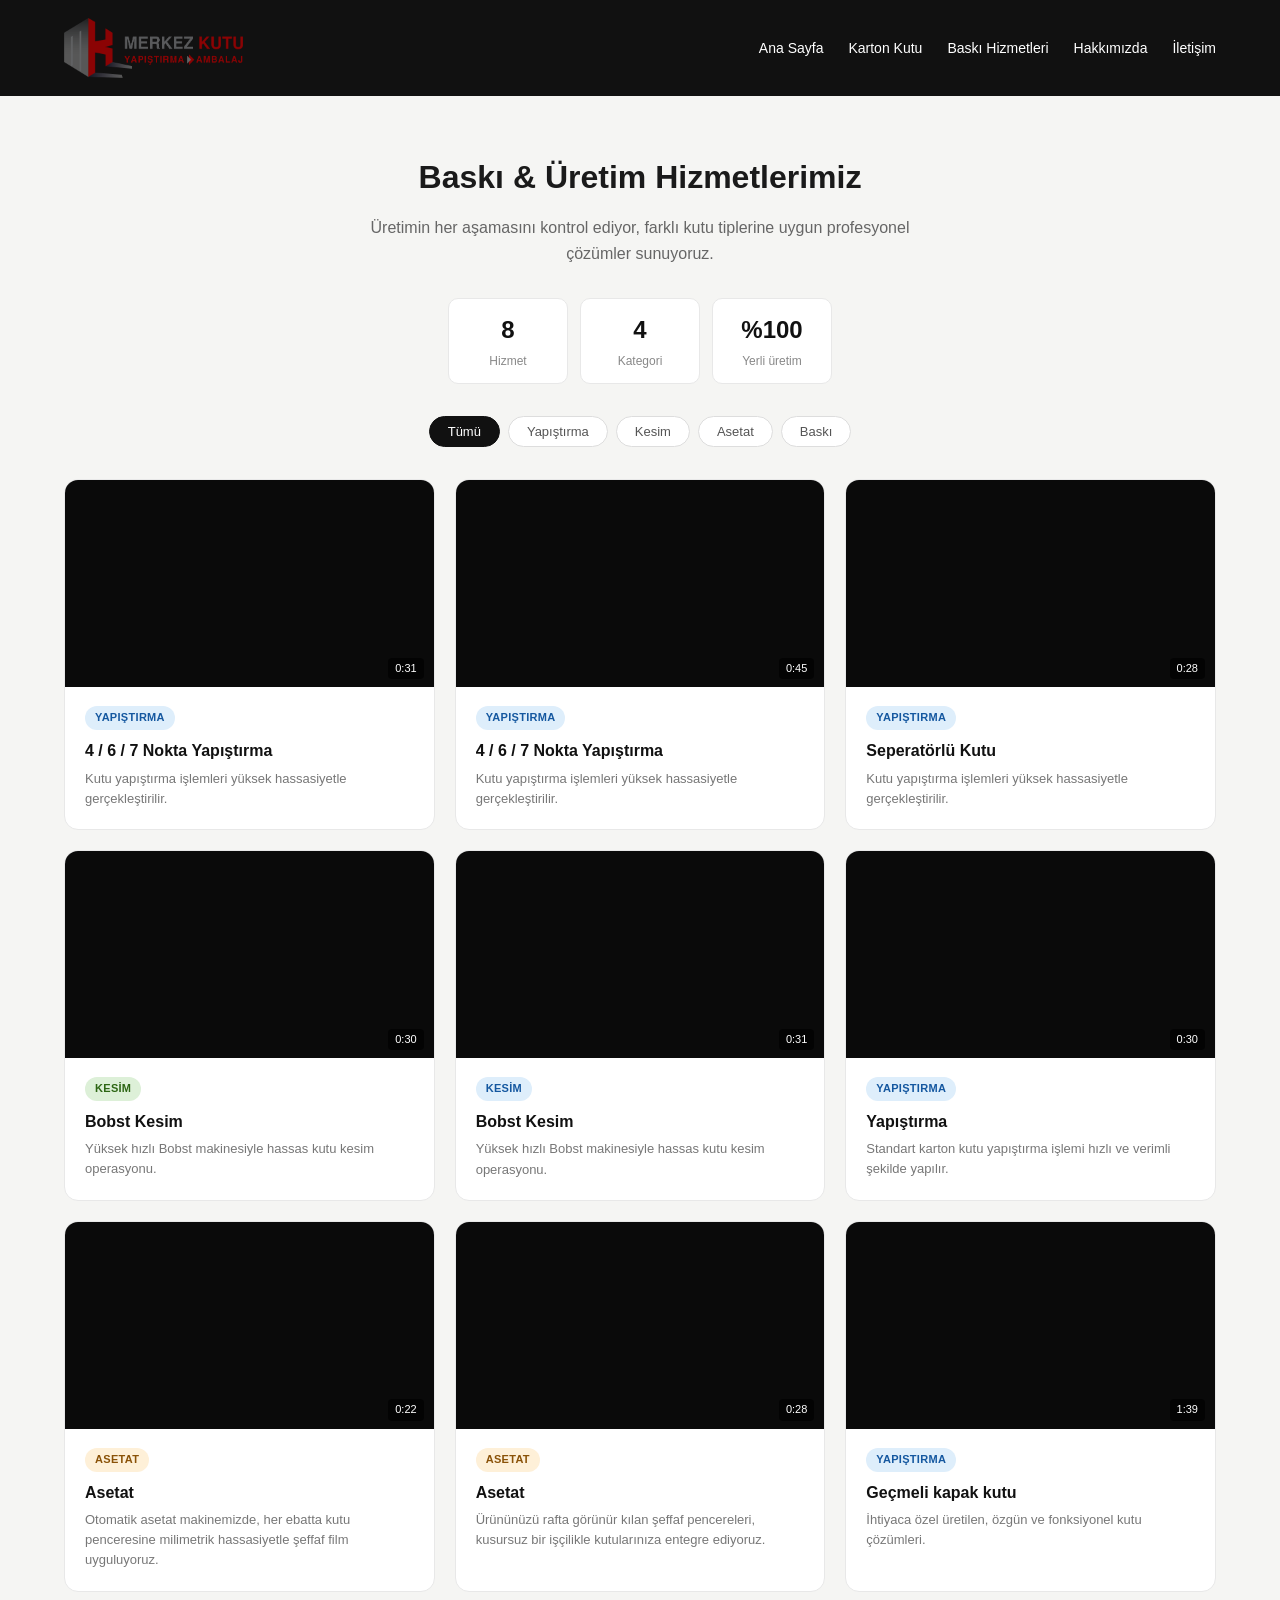
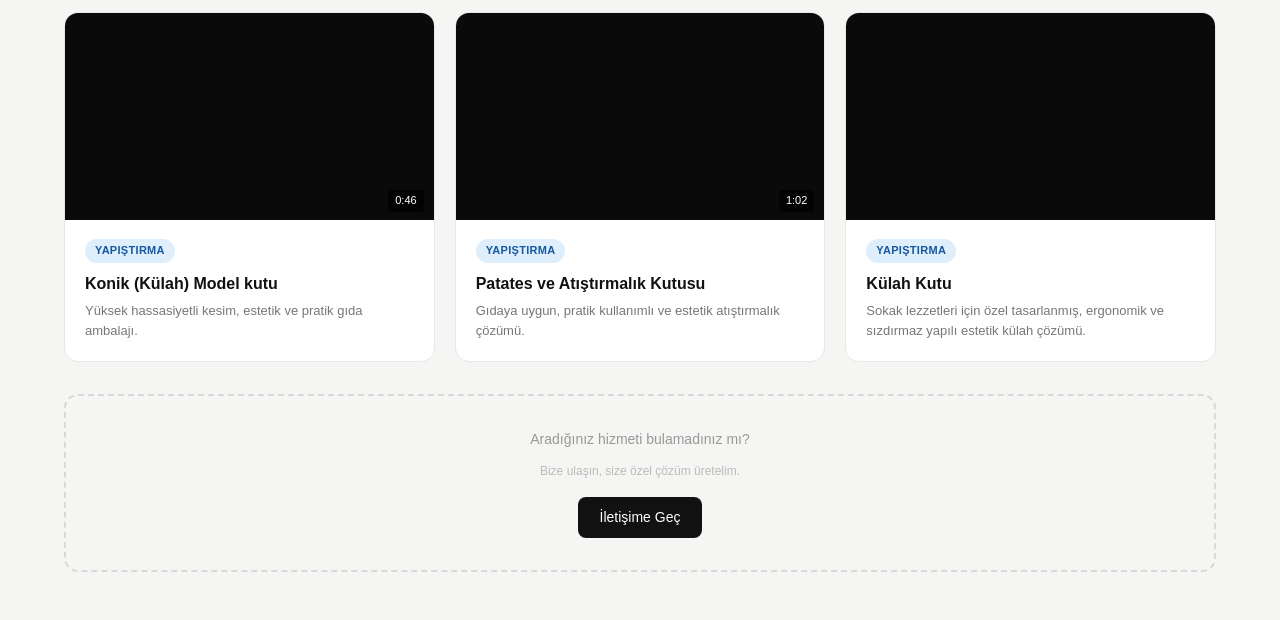
==== commit 5c924518: "son 00:50" ====
--- a/baskıhizmetleri.html
+++ b/baskıhizmetleri.html
@@ -102,7 +102,7 @@
     <!-- KART 2 -->
     <article class="video-card" data-cat="yapistirma">
       <div class="video-thumb">
-        <iframe width="100%" height="100%" src="https://www.youtube.com/embed/VIDEO_ID" loading="lazy"
+        <iframe width="100%" height="100%" src="https://www.youtube.com/embed/zxz-Ow8r59o" loading="lazy"
           title="4 / 6 / 7 Nokta Yapıştırma" frameborder="0"
           allow="accelerometer; autoplay; clipboard-write; encrypted-media; gyroscope; picture-in-picture; web-share"
           referrerpolicy="strict-origin-when-cross-origin" allowfullscreen>
@@ -136,7 +136,7 @@
         <span class="card-tag tag-yapistirma">Yapıştırma</span>
         <div class="card-title">Seperatörlü Kutu</div>
         <div class="card-desc">
-          Standart karton kutu yapıştırma işlemi hızlı ve verimli şekilde yapılır.
+          Kutu yapıştırma işlemleri yüksek hassasiyetle gerçekleştirilir.
         </div>
       </div>
     </article>
@@ -150,7 +150,7 @@
           referrerpolicy="strict-origin-when-cross-origin" allowfullscreen>
         </iframe>
 
-        <span class="duration">0:31</span>
+        <span class="duration">0:30</span>
       </div>
 
       <div class="card-body">
@@ -163,26 +163,26 @@
     </article>
 
     <!-- KART 5 -->
-    <article class="video-card" data-cat="yapistirma">
-      <div class="video-thumb">
-        <iframe width="100%" height="100%" src="https://www.youtube.com/embed/Exrv7piq0Nw" loading="lazy"
-          title="Külah Kutu" frameborder="0"
-          allow="accelerometer; autoplay; clipboard-write; encrypted-media; gyroscope; picture-in-picture; web-share"
-          referrerpolicy="strict-origin-when-cross-origin" allowfullscreen>
-        </iframe>
-
-        <span class="duration">0:21</span>
-      </div>
-
-      <div class="card-body">
-        <span class="card-tag tag-yapistirma">Yapıştırma</span>
+    <article class="video-card" data-cat="kesim">
+      <div class="video-thumb">
+        <iframe width="100%" height="100%" src="https://www.youtube.com/embed/7MV2R4rFgTg" loading="lazy"
+          title="Bobst Kesim" frameborder="0"
+          allow="accelerometer; autoplay; clipboard-write; encrypted-media; gyroscope; picture-in-picture; web-share"
+          referrerpolicy="strict-origin-when-cross-origin" allowfullscreen>
+        </iframe>
+
+        <span class="duration">0:31</span>
+      </div>
+
+      <div class="card-body">
+        <span class="card-tag tag-yapistirma">Kesim</span>
 
         <div class="card-title">
-          Külah Kutu
-        </div>
-
-        <div class="card-desc">
-          Sokak lezzetleri için özel tasarlanmış, ergonomik ve sızdırmaz yapılı estetik külah çözümü.
+          Bobst Kesim
+        </div>
+
+        <div class="card-desc">
+          Yüksek hızlı Bobst makinesiyle hassas kutu kesim operasyonu.
         </div>
       </div>
     </article>
@@ -206,7 +206,7 @@
         <span class="card-tag tag-yapistirma">Yapıştırma</span>
         <div class="card-title">Yapıştırma</div>
         <div class="card-desc">
-          Kutu yapıştırma işlemleri yüksek hassasiyetle gerçekleştirilir.
+          Standart karton kutu yapıştırma işlemi hızlı ve verimli şekilde yapılır.
         </div>
       </div>
     </article>
@@ -255,7 +255,7 @@
     <!-- kart 9 -->
     <article class="video-card" data-cat="yapistirma">
       <div class="video-thumb">
-        <iframe width="100%" height="100%" src="https://www.youtube.com/embed/VIDEO_ID" loading="lazy"
+        <iframe width="100%" height="100%" src="https://www.youtube.com/embed/spcs-NCd8-k" loading="lazy"
           title="Geçmeli kapak kutu" frameborder="0"
           allow="accelerometer; autoplay; clipboard-write; encrypted-media; gyroscope; picture-in-picture; web-share"
           referrerpolicy="strict-origin-when-cross-origin" allowfullscreen>
@@ -277,7 +277,7 @@
     <!-- kart 10 -->
     <article class="video-card" data-cat="yapistirma">
       <div class="video-thumb">
-        <iframe width="100%" height="100%" src="https://www.youtube.com/embed/VIDEO_ID" loading="lazy"
+        <iframe width="100%" height="100%" src="https://www.youtube.com/embed/uPf_i0q1A8g" loading="lazy"
           title="Konik (Külah) Model kutu" frameborder="0"
           allow="accelerometer; autoplay; clipboard-write; encrypted-media; gyroscope; picture-in-picture; web-share"
           referrerpolicy="strict-origin-when-cross-origin" allowfullscreen>
